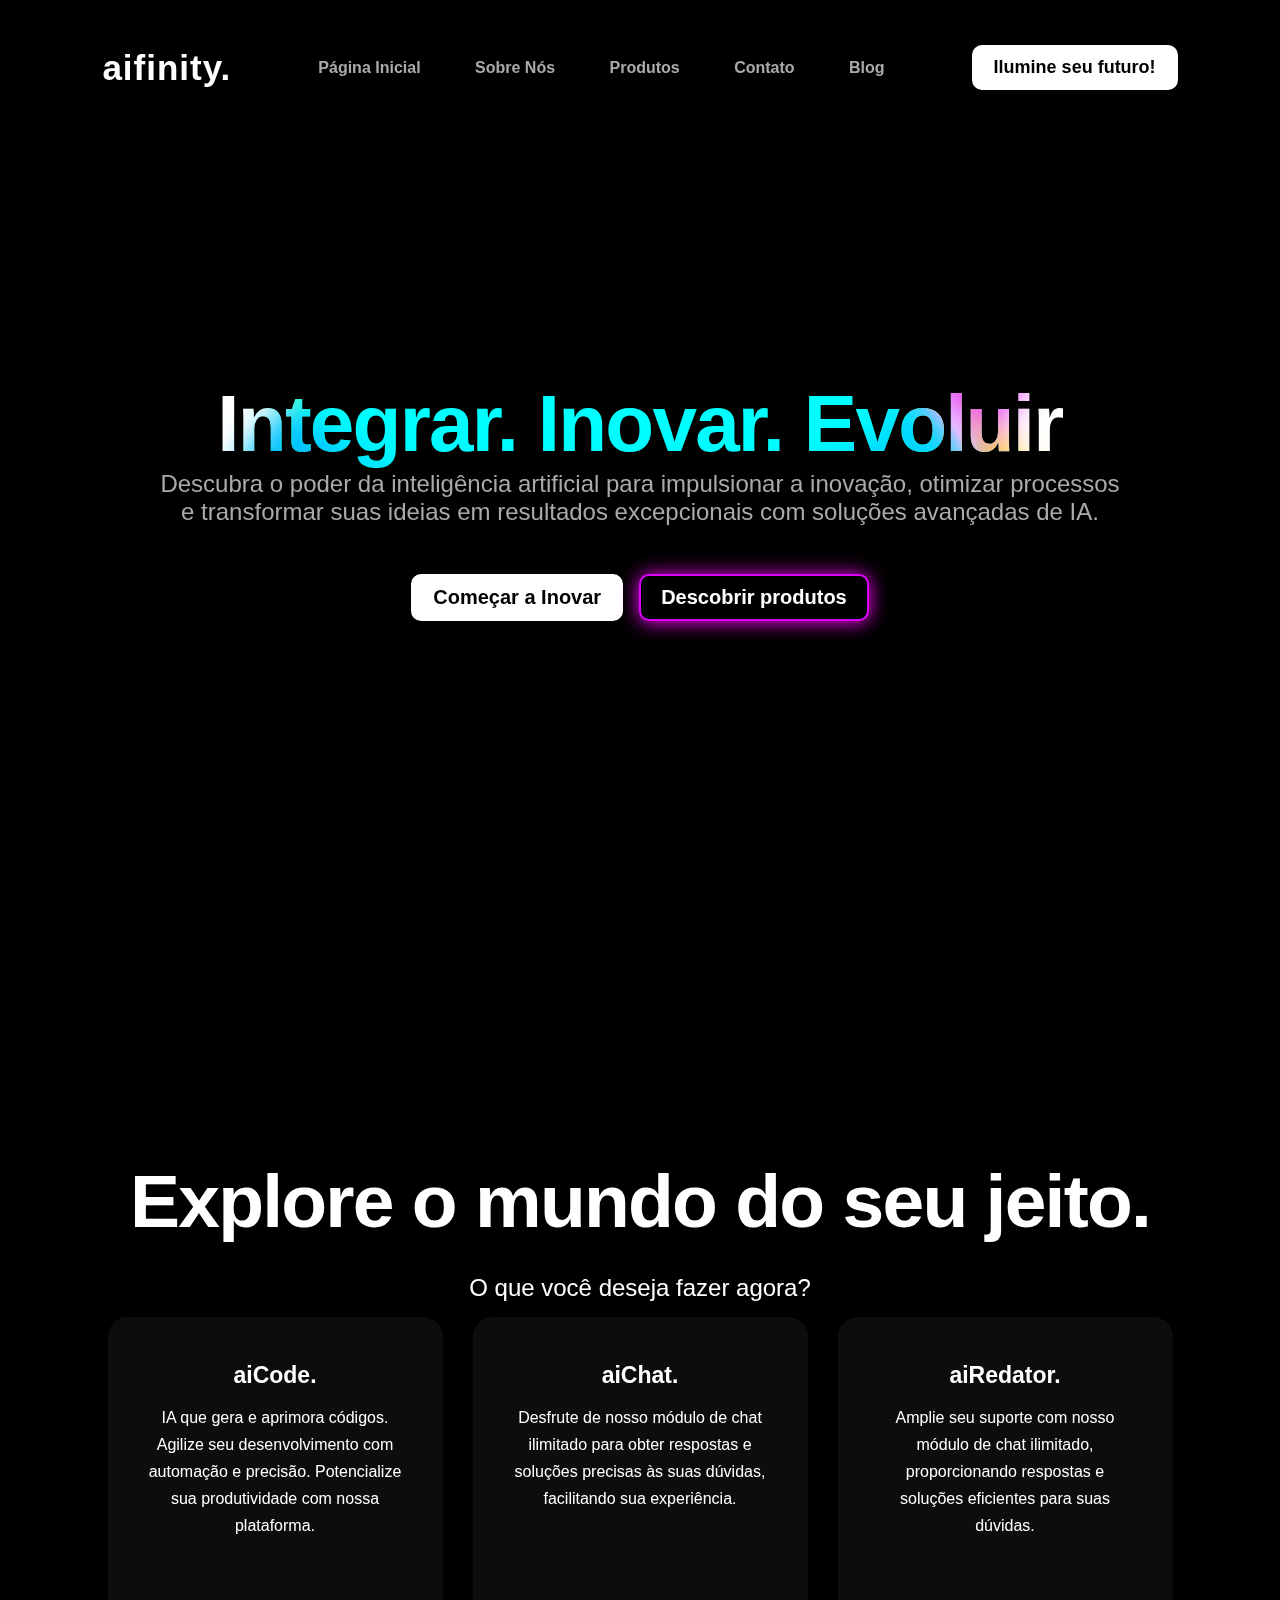
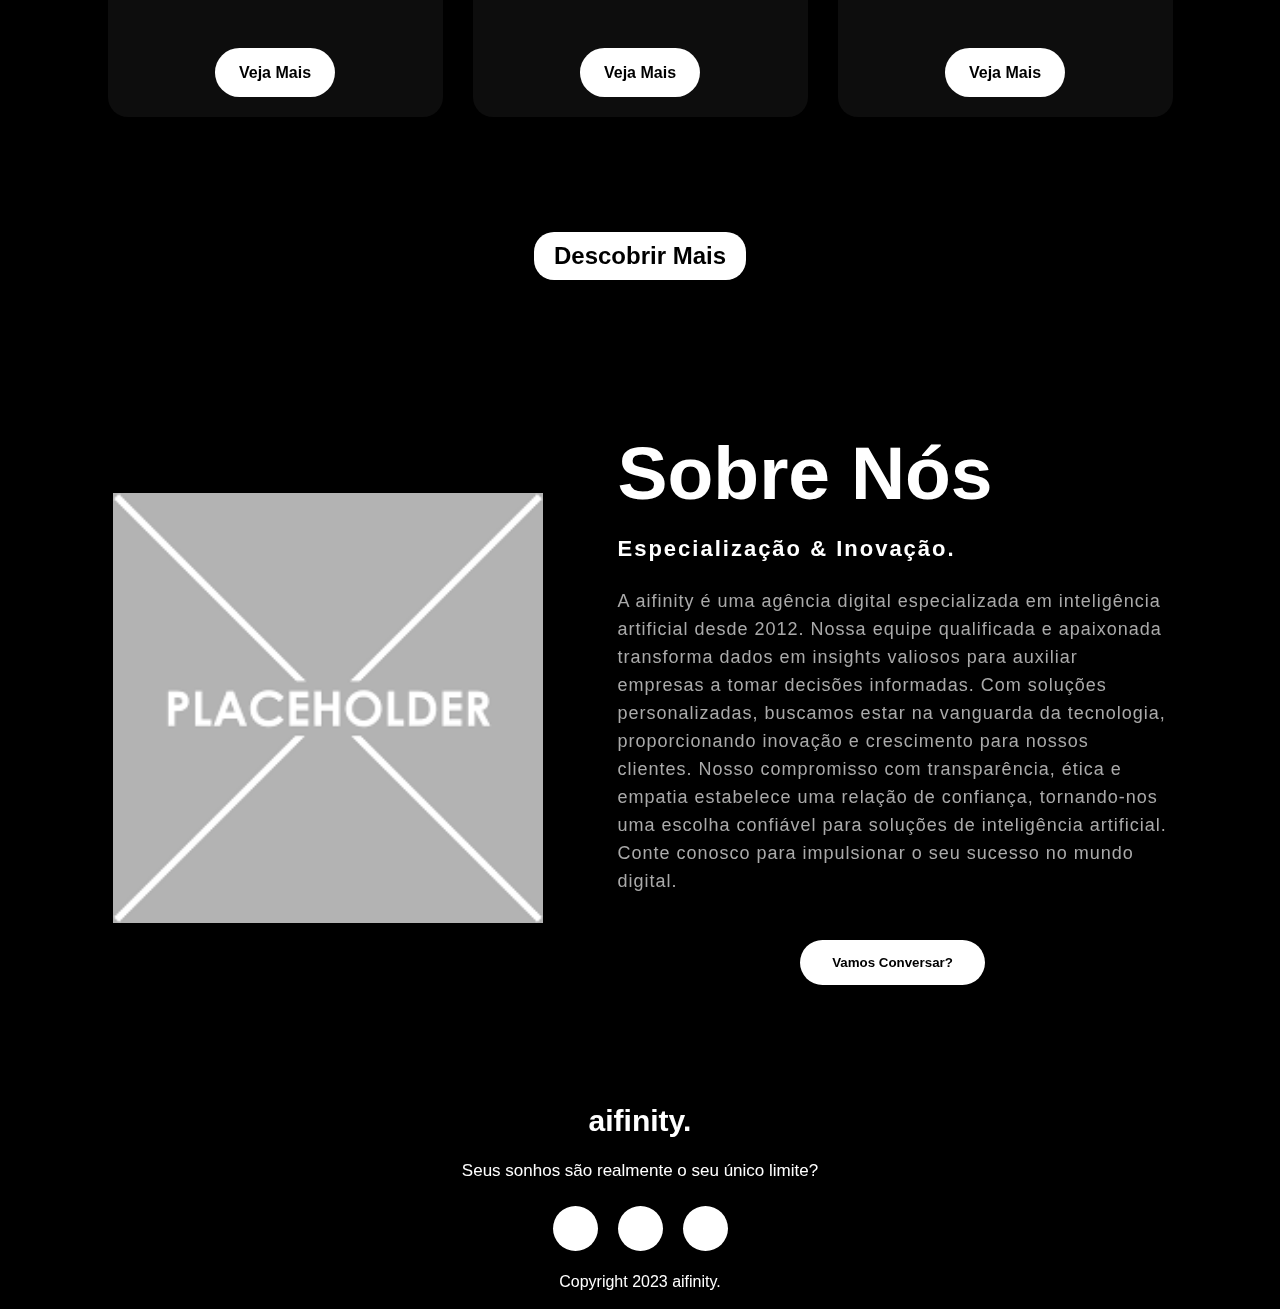
==== html/index.html @ 1f5e6a04 "Initial commit" ====
<!DOCTYPE html>
<html lang="en">

<head>
    <meta charset="UTF-8">
    <meta http-equiv="X-UA-Compatible" content="IE=edge">
    <meta name="viewport" content="width=device-width, initial-scale=1.0">
    <title>aifinity.</title>
    <link rel="preconnect" href="https://fonts.gstatic.com">
    <link
        href="https://fonts.googleapis.com/css2?family=Josefin+Sans:ital,wght@0,100;0,200;0,300;0,400;0,500;0,600,700;1,100;0,200;0,300;1,400;1,500;1,600;1,700$display=swap"
        rel="stylesheet">
    <link rel="stylesheet" href="https://cdnjs.cloudflare.com/ajax/libs/font-awesome/6.4.0/css/all.min.css"
        integrity="sha512-iecdLmaskl7CVkqkXNQ/ZH/XLlvWZOJyj7Yy7tcenmpD1ypASozpmT/E0iPtmFIB46ZmdtAc9eNBvH0H/ZpiBw=="
        crossorigin="anonymous" referrerpolicy="no-referrer">
    <link rel="stylesheet" href="../css/style.css">
    <link rel="stylesheet" href="../css/style.css">
</head>

<body>
    <!--Seção do Hero-->
    <div class="hero">
        <nav>
            <h1 class="logo">aifinity.</h1>
            <ul>
                <li><a href="index.html">Página Inicial</a></li>
                <li><a href="sobre-nos.html">Sobre Nós</a></li>
                <li><a href="produtos.html">Produtos</a></li>
                <li><a href="contato.html">Contato</a></li>
                <li><a href="blog.html">Blog</a></li>
            </ul>
            <a href="contato.html" class="btn">Ilumine seu futuro!</a>
        </nav>
        <!--Nos Conheça-->
        <section class="hero">
            <div class="content">
                <h1 class="title">Integrar. Inovar. Evoluir
                    <div class="aurora">
                        <div class="aurora__item"></div>
                        <div class="aurora__item"></div>
                        <div class="aurora__item"></div>
                        <div class="aurora__item"></div>

                    </div>
                </h1>
                <p class="subtitle">Descubra o poder da inteligência artificial para impulsionar a inovação,
                    otimizar processos <br>e transformar suas ideias em resultados excepcionais com soluções avançadas
                    de
                    IA.</p>
            </div>
            <div class="hero-buttons">
                <a href="#" class="button button-white">Começar a Inovar</a>
                <a href="#" class="button button-purple">Descobrir produtos</a>
            </div>
    </div>

    </section>
    <!--Seção de Serviços-->
    <section>
        <div class="service">
            <div class="title">
                <h2>Explore o mundo do seu jeito.</h2>
            </div>
            <div class="title-p">
                <p>O que você deseja fazer agora?</p>
            </div>

            <div class="box">
                <div class="card">
                    <i class="fa-solid fa-code"></i>
                    <h5>ai<span>Code.</span></h5>
                    <div class="pra">
                        <p>IA que gera e aprimora códigos. Agilize seu desenvolvimento com automação e precisão.
                            Potencialize sua produtividade com nossa plataforma.</p>

                        <p style="text-align: center;">
                            <a class="button" href="#">Veja Mais</a>
                        </p>
                    </div>
                </div>

                <div class="card">
                    <i class="fa-regular fa-comment"></i>
                    <h5>ai<span>Chat.</span></h5>
                    <div class="pra">
                        <p>Desfrute de nosso módulo de chat ilimitado para obter respostas e soluções precisas às suas
                            dúvidas,
                            facilitando sua experiência.</p>

                        <p style="text-align: center;">
                            <a class="button" href="#">Veja Mais</a>
                        </p>
                    </div>
                </div>

                <div class="card">
                    <i class="fa-regular fa-pen-to-square"></i>
                    <h5>ai<span>Redator.</span></h5>
                    <div class="pra">
                        <p>Amplie seu suporte com nosso módulo de chat ilimitado, proporcionando respostas e soluções
                            eficientes para suas dúvidas.</p>

                        <p style="text-align: center;">
                            <a class="button" href="#">Veja Mais</a>
                        </p>
                    </div>
                </div>
            </div>
        </div>
        <div class="veja">
            <button class="veja-tudo">Descobrir Mais</button>
        </div>

    </section>
    <!--Seção Sobre Nós-->
    <section class="about">
        <div class="main">
            <img src="place-holder.png">
            <div class="about-text">
                <h2>Sobre Nós</h2>
                <h5>Especialização & <span>Inovação.</span></h5>
                <p>A aifinity é uma agência digital especializada em inteligência artificial desde 2012.
                    Nossa equipe qualificada e apaixonada transforma dados em insights valiosos para auxiliar
                    empresas a tomar decisões informadas. Com soluções personalizadas, buscamos estar na vanguarda
                    da tecnologia, proporcionando inovação e crescimento para nossos clientes. Nosso compromisso com
                    transparência, ética e empatia estabelece uma relação de confiança, tornando-nos uma escolha
                    confiável
                    para soluções de inteligência artificial. Conte conosco para impulsionar o seu sucesso no mundo
                    digital.</p>
                <div class="lets-talk">
                    <button type="button">Vamos Conversar?</button>
                </div>
            </div>
        </div>
    </section>

    <!--Começo Footer-->
    <section>
        <footer id="footer-end">
            <p>aifinity.</p>
            <p>Seus sonhos são realmente o seu único limite?</p>
            <div class="social">
                <a href="#"><i class="fa-brands fa-facebook"></i></a>
                <a href="#"><i class="fa-brands fa-twitter"></i></a>
                <a href="#"><i class="fa-brands fa-instagram"></i></a>
            </div>
            <p class="=end">Copyright 2023 aifinity.</span></p>
        </footer>
    </section>

</body>

</html>
---- css/style.css ----
/*Alterações Gerais*/
* {
    padding: 0;
    margin: 0;
    font-family: 'Josef Sans', sans-serif;
    box-sizing: border-box;
}

/*Nav - Menu*/
nav {
    display: flex;
    align-items: center;
    justify-content: space-between;
    padding-top: 45px;
    padding-left: 8%;
    padding-right: 8%;
}

.logo {
    color: white;
    font-size: 35px;
    letter-spacing: 1px;
    cursor: pointer;
}

nav ul li {
    list-style-type: none;
    display: inline-block;
    padding: 10px 25px;
}

nav ul li a {
    color: #aaa;
    text-decoration: none;
    font-weight: bold;
    text-transform: capitalize;
}

nav ul li a:hover {
    color: #fff;
    transition: .4s;
}

.btn {
    -webkit-border-radius: 10px;
    -moz-border-radius: 10px;
    border-radius: 10px;
    font-family: Arial;
    color: #000000;
    font-size: 18px;
    background: #ffffff;
    padding: 10px 20px 10px 20px;
    text-decoration: none;
    border: solid #ffffff 2px;
    font-weight: bold;
    transition: background-color 0.4s, color 0.4s;
}

.btn:hover {
    background: #000000;
    text-decoration: none;
    color: white;
    font-weight: bold;
    -webkit-box-shadow: 0px 0px 60px 5px rgba(255, 255, 255, 0.9);
    -moz-box-shadow: 0px 0px 60px 5px rgba(255, 255, 255, 0.9);
    box-shadow: 0px 0px 60px 5px rgba(255, 255, 255, 0.9);
}

/*Alterações no Hero*/
.hero {
    background-color: #000000;
    background-size: cover;
    background-position: center;
    height: 100vh;
    width: 100vw;
}

.hero-description {
    color: #bbb;
    font-size: 1.5rem;
    margin-bottom: 1.5rem;
    text-align: center;
}

/*Botões do Hero*/
.hero-buttons {
    margin-top: 3rem;
    display: flex;
    justify-content: center;
    align-items: center;
    gap: 1rem;
}

.button {
    padding: 10px 20px;
    border-radius: 4px;
    text-decoration: none;
    font-size: 1rem;
}

/*Botão branco*/
.button-white {
    -webkit-border-radius: 10px;
    -moz-border-radius: 10px;
    border-radius: 10px;
    font-family: Arial;
    color: #000000;
    font-size: 20px;
    background: #ffffff;
    padding: 10px 20px 10px 20px;
    text-decoration: none;
    border: solid #ffffff 2px;
    font-weight: bold;
    transition: background-color 0.4s, color 0.4s;
}

.button-white:hover {
    background: #000000;
    text-decoration: none;
    color: white;
    font-weight: bold;
}

/*Botão Roxo*/
.button-purple {
    -webkit-border-radius: 10px;
    -moz-border-radius: 10px;
    border-radius: 10px;
    -webkit-box-shadow: 0px 1px 19px #ff00ff;
    -moz-box-shadow: 0px 1px 19px #ff00ff;
    box-shadow: 0px 1px 19px #ff00ff;
    font-family: Arial;
    color: #ffffff;
    font-size: 20px;
    background: #000000;
    padding: 10px 20px 10px 20px;
    border: solid #dd00ff 2px;
    text-decoration: none;
    font-weight: bold;
    transition: background-color 0.4s, color 0.4s;
}

.button-purple:hover {
    background: #dd00ff;
    background-image: -webkit-linear-gradient(top, #dd00ff, #6f00ff);
    background-image: -moz-linear-gradient(top, #dd00ff, #6f00ff);
    background-image: -ms-linear-gradient(top, #dd00ff, #6f00ff);
    background-image: -o-linear-gradient(top, #dd00ff, #6f00ff);
    background-image: linear-gradient(to bottom, #dd00ff, #6f00ff);
    text-decoration: none;
    color: #000;
    font-weight: bold;
    box-shadow: 0px 1px 15px #ff00ff;
}

/*Aurora Hero Title*/
@import url("https://fonts.googleapis.com/css2?family=Inter:wght@400;800&display=swap");

:root {
    --bg: #000000;
    --clr-1: #00c2ff;
    --clr-2: #33ff8c;
    --clr-3: #ffc640;
    --clr-4: #e54cff;

    --blur: 1rem;
    --fs: clamp(3rem, 8vw, 7rem);
    --ls: clamp(-1.75px, -0.25vw, -3.5px);
}

body {
    min-height: 100vh;
    display: grid;
    place-items: center;
    background-color: var(--bg);
    color: #fff;
    font-family: "Inter", "DM Sans", Arial, sans-serif;
    overflow-x: hidden;
    overflow-y: scroll;
}

*,
*::before,
*::after {
    font-family: inherit;
    box-sizing: border-box;
}

.content {
    display: flex;
    flex-direction: column;
    justify-content: center;
    align-items: center;
    text-align: center;
    margin-top: 10rem;
}

.title {
    font-size: 5rem;
    font-weight: 800;
    letter-spacing: var(--ls);
    position: relative;
    overflow: hidden;
    background: var(--bg);
    margin-top: 8rem;
}

.subtitle {
    color: #aaaaaa;
    font-size: 1.5rem;
    font-weight: lighter;
}

.aurora {
    position: absolute;
    top: 0;
    left: 0;
    width: 100%;
    height: 100%;
    z-index: 2;
    mix-blend-mode: darken;
    pointer-events: none;
}

.aurora__item {
    overflow: hidden;
    position: absolute;
    width: 60vw;
    height: 60vw;
    background-color: var(--clr-1);
    border-radius: 37% 29% 27% 27% / 28% 25% 41% 37%;
    filter: blur(var(--blur));
    mix-blend-mode: overlay;
}

.aurora__item:nth-of-type(1) {
    top: -50%;
    animation: aurora-border 6s ease-in-out infinite,
        aurora-1 12s ease-in-out infinite alternate;
}

.aurora__item:nth-of-type(2) {
    background-color: var(--clr-3);
    right: 0;
    top: 0;
    animation: aurora-border 6s ease-in-out infinite,
        aurora-2 12s ease-in-out infinite alternate;
}

.aurora__item:nth-of-type(3) {
    background-color: var(--clr-2);
    left: 0;
    bottom: 0;
    animation: aurora-border 6s ease-in-out infinite,
        aurora-3 8s ease-in-out infinite alternate;
}

.aurora__item:nth-of-type(4) {
    background-color: var(--clr-4);
    right: 0;
    bottom: -50%;
    animation: aurora-border 6s ease-in-out infinite,
        aurora-4 24s ease-in-out infinite alternate;
}

@keyframes aurora-1 {
    0% {
        top: 0;
        right: 0;
    }

    50% {
        top: 100%;
        right: 75%;
    }

    75% {
        top: 100%;
        right: 25%;
    }

    100% {
        top: 0;
        right: 0;
    }
}

@keyframes aurora-2 {
    0% {
        top: -50%;
        left: 0%;
    }

    60% {
        top: 100%;
        left: 75%;
    }

    85% {
        top: 100%;
        left: 25%;
    }

    100% {
        top: -50%;
        left: 0%;
    }
}

@keyframes aurora-3 {
    0% {
        bottom: 0;
        left: 0;
    }

    40% {
        bottom: 100%;
        left: 75%;
    }

    65% {
        bottom: 40%;
        left: 50%;
    }

    100% {
        bottom: 0;
        left: 0;
    }
}

@keyframes aurora-4 {
    0% {
        bottom: -50%;
        right: 0;
    }

    50% {
        bottom: 0%;
        right: 40%;
    }

    90% {
        bottom: 50%;
        right: 25%;
    }

    100% {
        bottom: -50%;
        right: 0;
    }
}

@keyframes aurora-border {
    0% {
        border-radius: 37% 29% 27% 27% / 28% 25% 41% 37%;
    }

    25% {
        border-radius: 47% 29% 39% 49% / 61% 19% 66% 26%;
    }

    50% {
        border-radius: 57% 23% 47% 72% / 63% 17% 66% 33%;
    }

    75% {
        border-radius: 28% 49% 29% 100% / 93% 20% 64% 25%;
    }

    100% {
        border-radius: 37% 29% 27% 27% / 28% 25% 41% 37%;
    }
}
/*Seção explore o mundo*/
.service {
    background: #000;
    width: 100%;
    padding: 100px 0px;
}

.title h2 {
    color: white;
    font-size: 75px;
    width: 1130px;
    margin: 30px auto;
    text-align: center;
}

.box {
    display: flex;
    justify-content: center;
    align-items: center;
    min-height: 400px;
}

.card {
    height: 400px;
    width: 335px;
    padding: 20px 35px;
    background: #0d0d0d;
    border-radius: 20px;
    margin: 15px;
    position: relative;
    overflow: hidden;
    text-align: center;
    border-color: white;
    border-width: 10px;
}

.card i {
    font-size: 50px;
    display: block;
    text-align: center;
    margin: 25px;
    color: #fff;
}

.about-title-h1 {
    text-align: center;
}

h5 {
    color: white;
    font-size: 23px;
    margin-bottom: 15px;
}

.pra p {
    color: #fff;
    font-size: 16px;
    line-height: 27px;
    margin-bottom: 25px;
}

.card .button {
    position: absolute;
    bottom: 20px;
    left: 50%;
    transform: translateX(-50%);
    background-color: #fff;
    color: black;
    text-decoration: none;
    border: 2px solid transparent;
    font-weight: bold;
    padding: 9px 22px;
    border-radius: 30px;
    transition: .4s;
}

.card .button:hover {
    background-color: transparent;
    border: 2px solid #fff;
    cursor: pointer;
    color: white;

}

.title-p {
    text-align: center;
    font-size: 1.5rem;
}

.veja-tudo {
    background-color: white;
    color: #000;
    border: none;
    padding: 10px 20px;
    font-size: 1.5rem;
    border-radius: 20px;
    cursor: pointer;
}

.veja-tudo:hover {
    background-color: transparent;
    border: 2px solid #fff;
    cursor: pointer;
    color: white;
}

.veja {
    text-align: center;
}

/*Seção do Sobre Nós*/
.about {
    width: 100%;
    padding: 100px 0px;
    background-color: #FFFFFF;
    margin-top: 50px;
    background-color: #000;
}

.main {
    width: 1130px;
    max-width: 95%;
    margin: 0 auto;
    display: flex;
    align-items: center;
    justify-content: space-around;
    overflow-x: hidden;
}

.about img {
    height: auto;
    width: 430px;
}

.about-text {
    width: 550px;
}

.main {
    width: 1130px;
    max-width: 95%;
    margin: 0 auto;
    display: flex;
    align-items: center;
    justify-content: space-around;
}

.about-text h2 {
    color: white;
    font-size: 75px;
    text-transform: capitalize;
    margin-bottom: 20px;
}

.about-text h5 {
    color: white;
    letter-spacing: 2px;
    font-size: 22px;
    margin-bottom: 25px;
    text-transform: capitalize;
}

.about-text p {
    color: #aaa;
    letter-spacing: 1px;
    line-height: 28px;
    font-size: 18px;
    margin-bottom: 45px;
}

button {
    background-color: white;
    color: black;
    text-decoration: none;
    border: 2px solid transparent;
    font-weight: bold;
    padding: 13px 30px;
    border-radius: 30px;
    transition: .4s;
    text-align: center;
}

button:hover {
    background-color: transparent;
    border: 2px solid white;
    cursor: pointer;
    color: white;

}

/*Isso é o botão da sobre nós*/
.lets-talk {
    text-align: center;
}

/*Footer*/
footer{
    position: relative;
    width: 100%;
    height: 14rem;
    background: #000;
    display: flex;
    flex-direction: column;
    align-items: center;
    justify-content: center;
    margin-bottom: -10rem;
}
footer p:nth-child(1){
    font-size: 30px;
    color: white;
    margin-bottom: 20px;
    font-weight: bold;
}
footer p:nth-child(2){
    color:white;
    font-size: 17px;
    width: 500px;
    text-align: center;
    line-height: 26px;
}
.social{
    display: flex;
}
.social a{
    width: 45px;
    height: 45px;
    display: flex;
    align-items: center;
    justify-content: center;
    background: white;
    border-radius: 50%;
    margin: 22px 10px;
    color: black;
    text-decoration: none;
    font-size: 20px;
}

.social a:hover{
    transform: scale(1.3);
    transition: .3s;
}
.end{
    position: absolute;
    color:#007FFF;
    bottom: 35px;
    font-size: 14px;
}
---- css/style.css ----
/*Alterações Gerais*/
* {
    padding: 0;
    margin: 0;
    font-family: 'Josef Sans', sans-serif;
    box-sizing: border-box;
}

/*Nav - Menu*/
nav {
    display: flex;
    align-items: center;
    justify-content: space-between;
    padding-top: 45px;
    padding-left: 8%;
    padding-right: 8%;
}

.logo {
    color: white;
    font-size: 35px;
    letter-spacing: 1px;
    cursor: pointer;
}

nav ul li {
    list-style-type: none;
    display: inline-block;
    padding: 10px 25px;
}

nav ul li a {
    color: #aaa;
    text-decoration: none;
    font-weight: bold;
    text-transform: capitalize;
}

nav ul li a:hover {
    color: #fff;
    transition: .4s;
}

.btn {
    -webkit-border-radius: 10px;
    -moz-border-radius: 10px;
    border-radius: 10px;
    font-family: Arial;
    color: #000000;
    font-size: 18px;
    background: #ffffff;
    padding: 10px 20px 10px 20px;
    text-decoration: none;
    border: solid #ffffff 2px;
    font-weight: bold;
    transition: background-color 0.4s, color 0.4s;
}

.btn:hover {
    background: #000000;
    text-decoration: none;
    color: white;
    font-weight: bold;
    -webkit-box-shadow: 0px 0px 60px 5px rgba(255, 255, 255, 0.9);
    -moz-box-shadow: 0px 0px 60px 5px rgba(255, 255, 255, 0.9);
    box-shadow: 0px 0px 60px 5px rgba(255, 255, 255, 0.9);
}

/*Alterações no Hero*/
.hero {
    background-color: #000000;
    background-size: cover;
    background-position: center;
    height: 100vh;
    width: 100vw;
}

.hero-description {
    color: #bbb;
    font-size: 1.5rem;
    margin-bottom: 1.5rem;
    text-align: center;
}

/*Botões do Hero*/
.hero-buttons {
    margin-top: 3rem;
    display: flex;
    justify-content: center;
    align-items: center;
    gap: 1rem;
}

.button {
    padding: 10px 20px;
    border-radius: 4px;
    text-decoration: none;
    font-size: 1rem;
}

/*Botão branco*/
.button-white {
    -webkit-border-radius: 10px;
    -moz-border-radius: 10px;
    border-radius: 10px;
    font-family: Arial;
    color: #000000;
    font-size: 20px;
    background: #ffffff;
    padding: 10px 20px 10px 20px;
    text-decoration: none;
    border: solid #ffffff 2px;
    font-weight: bold;
    transition: background-color 0.4s, color 0.4s;
}

.button-white:hover {
    background: #000000;
    text-decoration: none;
    color: white;
    font-weight: bold;
}

/*Botão Roxo*/
.button-purple {
    -webkit-border-radius: 10px;
    -moz-border-radius: 10px;
    border-radius: 10px;
    -webkit-box-shadow: 0px 1px 19px #ff00ff;
    -moz-box-shadow: 0px 1px 19px #ff00ff;
    box-shadow: 0px 1px 19px #ff00ff;
    font-family: Arial;
    color: #ffffff;
    font-size: 20px;
    background: #000000;
    padding: 10px 20px 10px 20px;
    border: solid #dd00ff 2px;
    text-decoration: none;
    font-weight: bold;
    transition: background-color 0.4s, color 0.4s;
}

.button-purple:hover {
    background: #dd00ff;
    background-image: -webkit-linear-gradient(top, #dd00ff, #6f00ff);
    background-image: -moz-linear-gradient(top, #dd00ff, #6f00ff);
    background-image: -ms-linear-gradient(top, #dd00ff, #6f00ff);
    background-image: -o-linear-gradient(top, #dd00ff, #6f00ff);
    background-image: linear-gradient(to bottom, #dd00ff, #6f00ff);
    text-decoration: none;
    color: #000;
    font-weight: bold;
    box-shadow: 0px 1px 15px #ff00ff;
}

/*Aurora Hero Title*/
@import url("https://fonts.googleapis.com/css2?family=Inter:wght@400;800&display=swap");

:root {
    --bg: #000000;
    --clr-1: #00c2ff;
    --clr-2: #33ff8c;
    --clr-3: #ffc640;
    --clr-4: #e54cff;

    --blur: 1rem;
    --fs: clamp(3rem, 8vw, 7rem);
    --ls: clamp(-1.75px, -0.25vw, -3.5px);
}

body {
    min-height: 100vh;
    display: grid;
    place-items: center;
    background-color: var(--bg);
    color: #fff;
    font-family: "Inter", "DM Sans", Arial, sans-serif;
    overflow-x: hidden;
    overflow-y: scroll;
}

*,
*::before,
*::after {
    font-family: inherit;
    box-sizing: border-box;
}

.content {
    display: flex;
    flex-direction: column;
    justify-content: center;
    align-items: center;
    text-align: center;
    margin-top: 10rem;
}

.title {
    font-size: 5rem;
    font-weight: 800;
    letter-spacing: var(--ls);
    position: relative;
    overflow: hidden;
    background: var(--bg);
    margin-top: 8rem;
}

.subtitle {
    color: #aaaaaa;
    font-size: 1.5rem;
    font-weight: lighter;
}

.aurora {
    position: absolute;
    top: 0;
    left: 0;
    width: 100%;
    height: 100%;
    z-index: 2;
    mix-blend-mode: darken;
    pointer-events: none;
}

.aurora__item {
    overflow: hidden;
    position: absolute;
    width: 60vw;
    height: 60vw;
    background-color: var(--clr-1);
    border-radius: 37% 29% 27% 27% / 28% 25% 41% 37%;
    filter: blur(var(--blur));
    mix-blend-mode: overlay;
}

.aurora__item:nth-of-type(1) {
    top: -50%;
    animation: aurora-border 6s ease-in-out infinite,
        aurora-1 12s ease-in-out infinite alternate;
}

.aurora__item:nth-of-type(2) {
    background-color: var(--clr-3);
    right: 0;
    top: 0;
    animation: aurora-border 6s ease-in-out infinite,
        aurora-2 12s ease-in-out infinite alternate;
}

.aurora__item:nth-of-type(3) {
    background-color: var(--clr-2);
    left: 0;
    bottom: 0;
    animation: aurora-border 6s ease-in-out infinite,
        aurora-3 8s ease-in-out infinite alternate;
}

.aurora__item:nth-of-type(4) {
    background-color: var(--clr-4);
    right: 0;
    bottom: -50%;
    animation: aurora-border 6s ease-in-out infinite,
        aurora-4 24s ease-in-out infinite alternate;
}

@keyframes aurora-1 {
    0% {
        top: 0;
        right: 0;
    }

    50% {
        top: 100%;
        right: 75%;
    }

    75% {
        top: 100%;
        right: 25%;
    }

    100% {
        top: 0;
        right: 0;
    }
}

@keyframes aurora-2 {
    0% {
        top: -50%;
        left: 0%;
    }

    60% {
        top: 100%;
        left: 75%;
    }

    85% {
        top: 100%;
        left: 25%;
    }

    100% {
        top: -50%;
        left: 0%;
    }
}

@keyframes aurora-3 {
    0% {
        bottom: 0;
        left: 0;
    }

    40% {
        bottom: 100%;
        left: 75%;
    }

    65% {
        bottom: 40%;
        left: 50%;
    }

    100% {
        bottom: 0;
        left: 0;
    }
}

@keyframes aurora-4 {
    0% {
        bottom: -50%;
        right: 0;
    }

    50% {
        bottom: 0%;
        right: 40%;
    }

    90% {
        bottom: 50%;
        right: 25%;
    }

    100% {
        bottom: -50%;
        right: 0;
    }
}

@keyframes aurora-border {
    0% {
        border-radius: 37% 29% 27% 27% / 28% 25% 41% 37%;
    }

    25% {
        border-radius: 47% 29% 39% 49% / 61% 19% 66% 26%;
    }

    50% {
        border-radius: 57% 23% 47% 72% / 63% 17% 66% 33%;
    }

    75% {
        border-radius: 28% 49% 29% 100% / 93% 20% 64% 25%;
    }

    100% {
        border-radius: 37% 29% 27% 27% / 28% 25% 41% 37%;
    }
}
/*Seção explore o mundo*/
.service {
    background: #000;
    width: 100%;
    padding: 100px 0px;
}

.title h2 {
    color: white;
    font-size: 75px;
    width: 1130px;
    margin: 30px auto;
    text-align: center;
}

.box {
    display: flex;
    justify-content: center;
    align-items: center;
    min-height: 400px;
}

.card {
    height: 400px;
    width: 335px;
    padding: 20px 35px;
    background: #0d0d0d;
    border-radius: 20px;
    margin: 15px;
    position: relative;
    overflow: hidden;
    text-align: center;
    border-color: white;
    border-width: 10px;
}

.card i {
    font-size: 50px;
    display: block;
    text-align: center;
    margin: 25px;
    color: #fff;
}

.about-title-h1 {
    text-align: center;
}

h5 {
    color: white;
    font-size: 23px;
    margin-bottom: 15px;
}

.pra p {
    color: #fff;
    font-size: 16px;
    line-height: 27px;
    margin-bottom: 25px;
}

.card .button {
    position: absolute;
    bottom: 20px;
    left: 50%;
    transform: translateX(-50%);
    background-color: #fff;
    color: black;
    text-decoration: none;
    border: 2px solid transparent;
    font-weight: bold;
    padding: 9px 22px;
    border-radius: 30px;
    transition: .4s;
}

.card .button:hover {
    background-color: transparent;
    border: 2px solid #fff;
    cursor: pointer;
    color: white;

}

.title-p {
    text-align: center;
    font-size: 1.5rem;
}

.veja-tudo {
    background-color: white;
    color: #000;
    border: none;
    padding: 10px 20px;
    font-size: 1.5rem;
    border-radius: 20px;
    cursor: pointer;
}

.veja-tudo:hover {
    background-color: transparent;
    border: 2px solid #fff;
    cursor: pointer;
    color: white;
}

.veja {
    text-align: center;
}

/*Seção do Sobre Nós*/
.about {
    width: 100%;
    padding: 100px 0px;
    background-color: #FFFFFF;
    margin-top: 50px;
    background-color: #000;
}

.main {
    width: 1130px;
    max-width: 95%;
    margin: 0 auto;
    display: flex;
    align-items: center;
    justify-content: space-around;
    overflow-x: hidden;
}

.about img {
    height: auto;
    width: 430px;
}

.about-text {
    width: 550px;
}

.main {
    width: 1130px;
    max-width: 95%;
    margin: 0 auto;
    display: flex;
    align-items: center;
    justify-content: space-around;
}

.about-text h2 {
    color: white;
    font-size: 75px;
    text-transform: capitalize;
    margin-bottom: 20px;
}

.about-text h5 {
    color: white;
    letter-spacing: 2px;
    font-size: 22px;
    margin-bottom: 25px;
    text-transform: capitalize;
}

.about-text p {
    color: #aaa;
    letter-spacing: 1px;
    line-height: 28px;
    font-size: 18px;
    margin-bottom: 45px;
}

button {
    background-color: white;
    color: black;
    text-decoration: none;
    border: 2px solid transparent;
    font-weight: bold;
    padding: 13px 30px;
    border-radius: 30px;
    transition: .4s;
    text-align: center;
}

button:hover {
    background-color: transparent;
    border: 2px solid white;
    cursor: pointer;
    color: white;

}

/*Isso é o botão da sobre nós*/
.lets-talk {
    text-align: center;
}

/*Footer*/
footer{
    position: relative;
    width: 100%;
    height: 14rem;
    background: #000;
    display: flex;
    flex-direction: column;
    align-items: center;
    justify-content: center;
    margin-bottom: -10rem;
}
footer p:nth-child(1){
    font-size: 30px;
    color: white;
    margin-bottom: 20px;
    font-weight: bold;
}
footer p:nth-child(2){
    color:white;
    font-size: 17px;
    width: 500px;
    text-align: center;
    line-height: 26px;
}
.social{
    display: flex;
}
.social a{
    width: 45px;
    height: 45px;
    display: flex;
    align-items: center;
    justify-content: center;
    background: white;
    border-radius: 50%;
    margin: 22px 10px;
    color: black;
    text-decoration: none;
    font-size: 20px;
}

.social a:hover{
    transform: scale(1.3);
    transition: .3s;
}
.end{
    position: absolute;
    color:#007FFF;
    bottom: 35px;
    font-size: 14px;
}
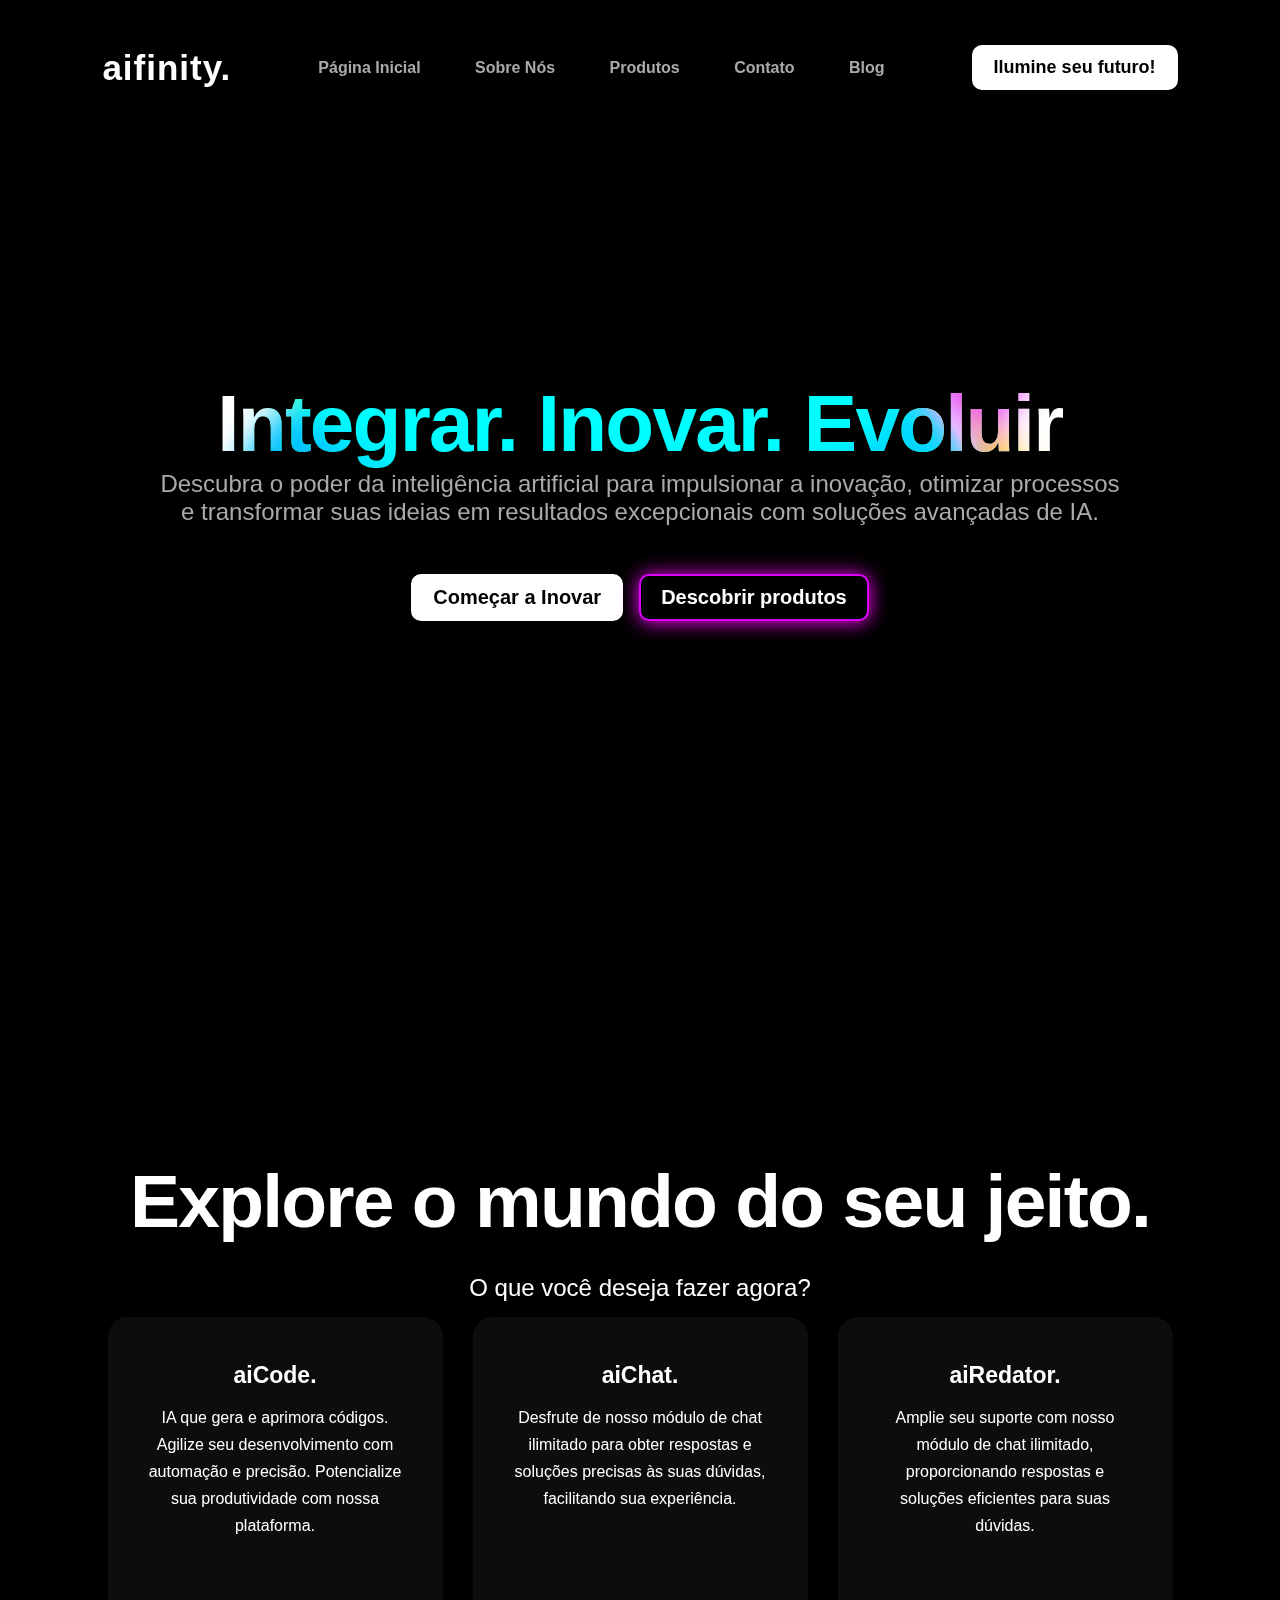
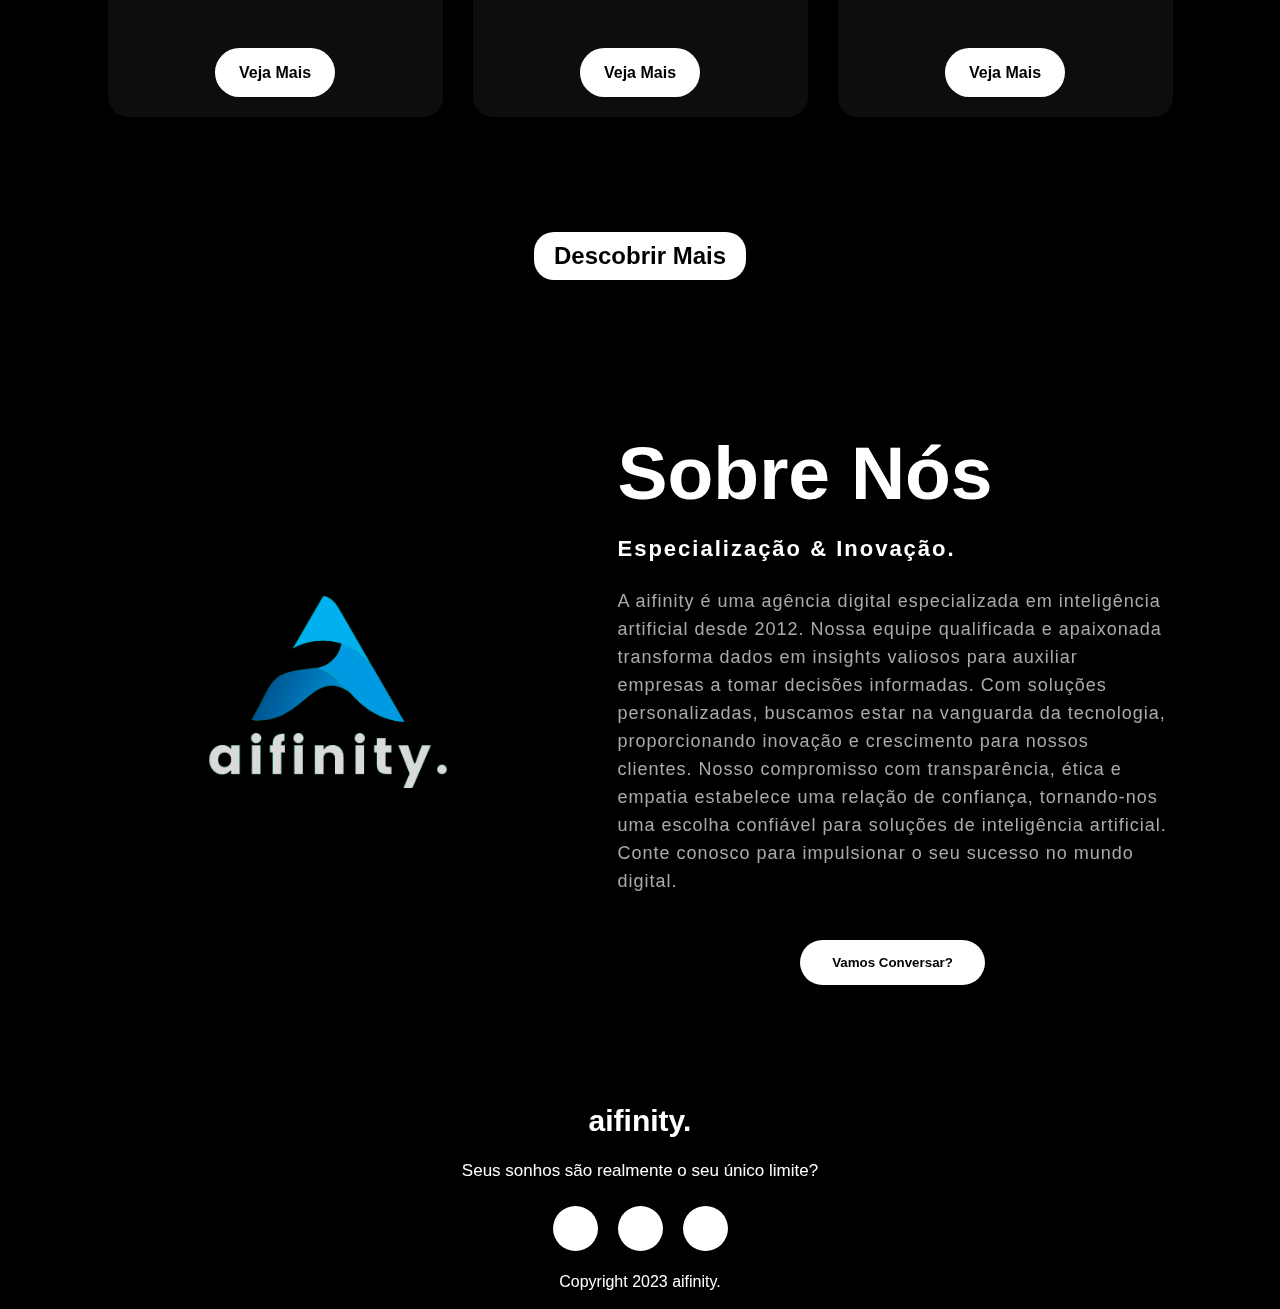
==== commit ae4d04a8: "Finalização" ====
--- a/html/index.html
+++ b/html/index.html
@@ -115,7 +115,7 @@
     <!--Seção Sobre Nós-->
     <section class="about">
         <div class="main">
-            <img src="place-holder.png">
+            <img src="logo.png">
             <div class="about-text">
                 <h2>Sobre Nós</h2>
                 <h5>Especialização & <span>Inovação.</span></h5>
--- a/css/style.css
+++ b/css/style.css
@@ -568,7 +568,7 @@
 }
 
 /*Footer*/
-footer{
+footer {
     position: relative;
     width: 100%;
     height: 14rem;
@@ -579,23 +579,27 @@
     justify-content: center;
     margin-bottom: -10rem;
 }
-footer p:nth-child(1){
+
+footer p:nth-child(1) {
     font-size: 30px;
     color: white;
     margin-bottom: 20px;
     font-weight: bold;
 }
-footer p:nth-child(2){
-    color:white;
+
+footer p:nth-child(2) {
+    color: white;
     font-size: 17px;
     width: 500px;
     text-align: center;
     line-height: 26px;
 }
-.social{
-    display: flex;
-}
-.social a{
+
+.social {
+    display: flex;
+}
+
+.social a {
     width: 45px;
     height: 45px;
     display: flex;
@@ -609,13 +613,14 @@
     font-size: 20px;
 }
 
-.social a:hover{
+.social a:hover {
     transform: scale(1.3);
     transition: .3s;
 }
-.end{
+
+.end {
     position: absolute;
-    color:#007FFF;
+    color: #007FFF;
     bottom: 35px;
     font-size: 14px;
 }--- a/css/style.css
+++ b/css/style.css
@@ -568,7 +568,7 @@
 }
 
 /*Footer*/
-footer{
+footer {
     position: relative;
     width: 100%;
     height: 14rem;
@@ -579,23 +579,27 @@
     justify-content: center;
     margin-bottom: -10rem;
 }
-footer p:nth-child(1){
+
+footer p:nth-child(1) {
     font-size: 30px;
     color: white;
     margin-bottom: 20px;
     font-weight: bold;
 }
-footer p:nth-child(2){
-    color:white;
+
+footer p:nth-child(2) {
+    color: white;
     font-size: 17px;
     width: 500px;
     text-align: center;
     line-height: 26px;
 }
-.social{
-    display: flex;
-}
-.social a{
+
+.social {
+    display: flex;
+}
+
+.social a {
     width: 45px;
     height: 45px;
     display: flex;
@@ -609,13 +613,14 @@
     font-size: 20px;
 }
 
-.social a:hover{
+.social a:hover {
     transform: scale(1.3);
     transition: .3s;
 }
-.end{
+
+.end {
     position: absolute;
-    color:#007FFF;
+    color: #007FFF;
     bottom: 35px;
     font-size: 14px;
 }